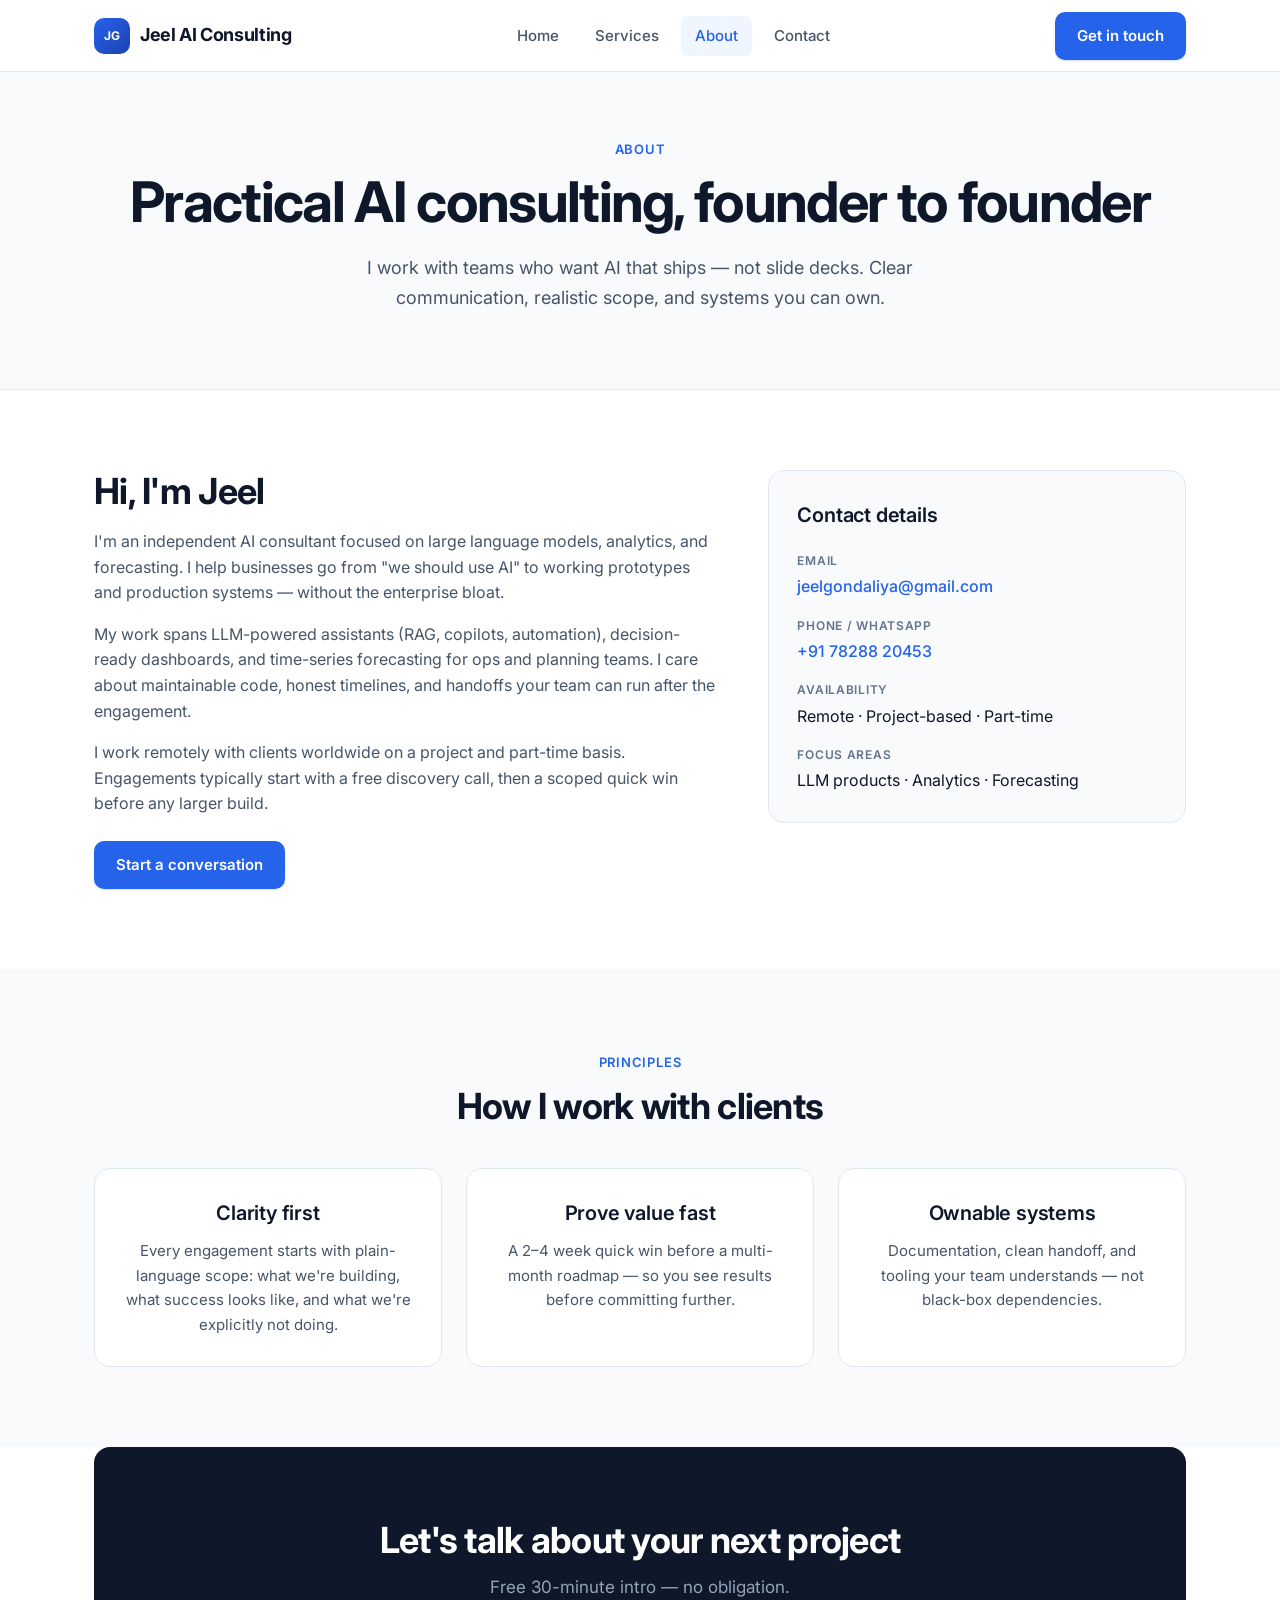
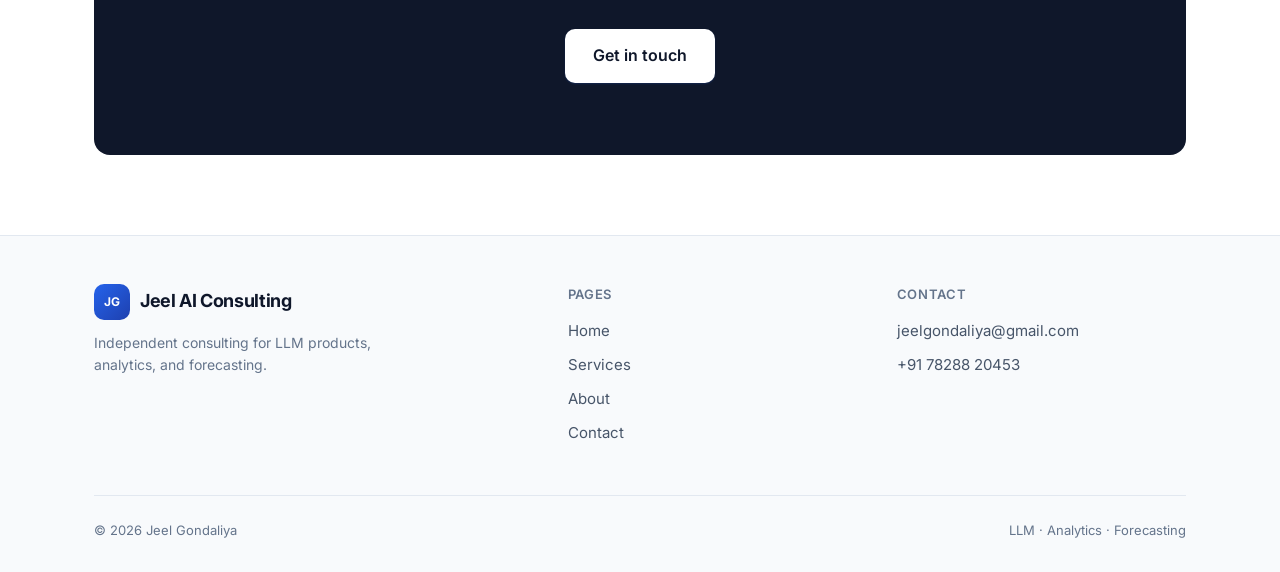
==== about.html @ d725dcb6 "Add files via upload" ====
<!DOCTYPE html>
<html lang="en">
  <head>
    <meta charset="UTF-8" />
    <meta name="viewport" content="width=device-width, initial-scale=1.0" />
    <title>About | Jeel AI Consulting</title>
    <link rel="stylesheet" href="styles.css" />
    <link rel="preconnect" href="https://fonts.googleapis.com" />
    <link rel="preconnect" href="https://fonts.gstatic.com" crossorigin />
    <link
      href="https://fonts.googleapis.com/css2?family=Inter:wght@400;500;600;700&display=swap"
      rel="stylesheet"
    />
  </head>
  <body>
    <header class="site-header">
      <div class="header-inner">
        <a href="index.html" class="brand">
          <span class="brand-icon">JG</span>
          Jeel AI Consulting
        </a>
        <nav class="site-nav" aria-label="Main">
          <a href="index.html">Home</a>
          <a href="services.html">Services</a>
          <a href="about.html" class="active">About</a>
          <a href="contact.html">Contact</a>
        </nav>
        <div class="header-cta">
          <a href="contact.html" class="btn btn-primary">Get in touch</a>
          <button class="nav-toggle" type="button" aria-label="Menu" aria-expanded="false">
            <span></span><span></span><span></span>
          </button>
        </div>
      </div>
    </header>

    <main>
      <section class="page-hero">
        <div class="container">
          <p class="eyebrow">About</p>
          <h1>Practical AI consulting, founder to founder</h1>
          <p class="lead lead-center">
            I work with teams who want AI that ships — not slide decks. Clear
            communication, realistic scope, and systems you can own.
          </p>
        </div>
      </section>

      <section class="section">
        <div class="container about-grid">
          <div>
            <h2>Hi, I'm Jeel</h2>
            <p>
              I'm an independent AI consultant focused on large language models,
              analytics, and forecasting. I help businesses go from "we should use
              AI" to working prototypes and production systems — without the
              enterprise bloat.
            </p>
            <p>
              My work spans LLM-powered assistants (RAG, copilots, automation),
              decision-ready dashboards, and time-series forecasting for ops and
              planning teams. I care about maintainable code, honest timelines, and
              handoffs your team can run after the engagement.
            </p>
            <p>
              I work remotely with clients worldwide on a project and part-time
              basis. Engagements typically start with a free discovery call, then a
              scoped quick win before any larger build.
            </p>
            <a href="contact.html" class="btn btn-primary" style="margin-top:8px">
              Start a conversation
            </a>
          </div>
          <aside class="info-box">
            <h3>Contact details</h3>
            <div class="info-row">
              <span class="info-label">Email</span>
              <a href="mailto:jeelgondaliya@gmail.com">jeelgondaliya@gmail.com</a>
            </div>
            <div class="info-row">
              <span class="info-label">Phone / WhatsApp</span>
              <a href="tel:+917828820453">+91 78288 20453</a>
            </div>
            <div class="info-row">
              <span class="info-label">Availability</span>
              <span>Remote · Project-based · Part-time</span>
            </div>
            <div class="info-row">
              <span class="info-label">Focus areas</span>
              <span>LLM products · Analytics · Forecasting</span>
            </div>
          </aside>
        </div>
      </section>

      <section class="section section-muted">
        <div class="container text-center">
          <p class="eyebrow">Principles</p>
          <h2>How I work with clients</h2>
          <div class="cards-3">
            <article class="card">
              <h3>Clarity first</h3>
              <p>
                Every engagement starts with plain-language scope: what we're
                building, what success looks like, and what we're explicitly not
                doing.
              </p>
            </article>
            <article class="card">
              <h3>Prove value fast</h3>
              <p>
                A 2–4 week quick win before a multi-month roadmap — so you see
                results before committing further.
              </p>
            </article>
            <article class="card">
              <h3>Ownable systems</h3>
              <p>
                Documentation, clean handoff, and tooling your team understands —
                not black-box dependencies.
              </p>
            </article>
          </div>
        </div>
      </section>

      <div class="cta-band">
        <h2>Let's talk about your next project</h2>
        <p>Free 30-minute intro — no obligation.</p>
        <a href="contact.html" class="btn btn-primary btn-lg">Get in touch</a>
      </div>
    </main>

    <footer class="site-footer">
      <div class="container">
        <div class="footer-grid">
          <div class="footer-brand">
            <a href="index.html" class="brand">
              <span class="brand-icon">JG</span>
              Jeel AI Consulting
            </a>
            <p>
              Independent consulting for LLM products, analytics, and forecasting.
            </p>
          </div>
          <div class="footer-col">
            <h4>Pages</h4>
            <a href="index.html">Home</a>
            <a href="services.html">Services</a>
            <a href="about.html">About</a>
            <a href="contact.html">Contact</a>
          </div>
          <div class="footer-col">
            <h4>Contact</h4>
            <a href="mailto:jeelgondaliya@gmail.com">jeelgondaliya@gmail.com</a>
            <a href="tel:+917828820453">+91 78288 20453</a>
          </div>
        </div>
        <div class="footer-bottom">
          <span>© <span id="year"></span> Jeel Gondaliya</span>
          <span>LLM · Analytics · Forecasting</span>
        </div>
      </div>
    </footer>

    <script src="script.js"></script>
  </body>
</html>
---- styles.css ----
:root {
  --bg: #ffffff;
  --bg-muted: #f8fafc;
  --bg-section: #f1f5f9;
  --text: #0f172a;
  --text-secondary: #475569;
  --text-muted: #64748b;
  --border: #e2e8f0;
  --border-strong: #cbd5e1;
  --accent: #2563eb;
  --accent-hover: #1d4ed8;
  --accent-soft: #eff6ff;
  --radius: 12px;
  --radius-lg: 16px;
  --max: 1140px;
  --header-h: 72px;
  --font: "Inter", system-ui, -apple-system, BlinkMacSystemFont, sans-serif;
}

*,
*::before,
*::after {
  box-sizing: border-box;
}

html {
  scroll-behavior: smooth;
}

body {
  margin: 0;
  font-family: var(--font);
  font-size: 16px;
  line-height: 1.6;
  color: var(--text);
  background: var(--bg);
  -webkit-font-smoothing: antialiased;
}

a {
  color: inherit;
  text-decoration: none;
}

img {
  max-width: 100%;
  display: block;
}

/* ——— Header ——— */
.site-header {
  position: sticky;
  top: 0;
  z-index: 100;
  height: var(--header-h);
  background: rgba(255, 255, 255, 0.92);
  backdrop-filter: blur(12px);
  border-bottom: 1px solid var(--border);
}

.header-inner {
  max-width: var(--max);
  margin: 0 auto;
  padding: 0 24px;
  height: 100%;
  display: flex;
  align-items: center;
  justify-content: space-between;
  gap: 24px;
}

.brand {
  display: flex;
  align-items: center;
  gap: 10px;
  font-weight: 700;
  font-size: 1.125rem;
  letter-spacing: -0.02em;
  color: var(--text);
}

.brand-icon {
  width: 36px;
  height: 36px;
  border-radius: 10px;
  background: linear-gradient(135deg, #2563eb 0%, #1e40af 100%);
  color: #fff;
  display: flex;
  align-items: center;
  justify-content: center;
  font-size: 0.75rem;
  font-weight: 700;
}

.site-nav {
  display: flex;
  align-items: center;
  gap: 8px;
}

.site-nav a {
  padding: 8px 14px;
  font-size: 0.9375rem;
  font-weight: 500;
  color: var(--text-secondary);
  border-radius: 8px;
  transition: color 0.15s, background 0.15s;
}

.site-nav a:hover {
  color: var(--text);
  background: var(--bg-muted);
}

.site-nav a.active {
  color: var(--accent);
  background: var(--accent-soft);
}

.header-cta {
  display: flex;
  align-items: center;
  gap: 12px;
}

.nav-toggle {
  display: none;
  flex-direction: column;
  gap: 5px;
  padding: 8px;
  border: none;
  background: transparent;
  cursor: pointer;
}

.nav-toggle span {
  display: block;
  width: 22px;
  height: 2px;
  background: var(--text);
  border-radius: 2px;
}

/* ——— Buttons ——— */
.btn {
  display: inline-flex;
  align-items: center;
  justify-content: center;
  gap: 8px;
  padding: 12px 22px;
  font-family: inherit;
  font-size: 0.9375rem;
  font-weight: 600;
  border-radius: 10px;
  border: none;
  cursor: pointer;
  transition: background 0.15s, color 0.15s, box-shadow 0.15s, transform 0.12s;
}

.btn-primary {
  background: var(--accent);
  color: #fff;
  box-shadow: 0 1px 2px rgba(37, 99, 235, 0.2);
}

.btn-primary:hover {
  background: var(--accent-hover);
  transform: translateY(-1px);
  box-shadow: 0 4px 14px rgba(37, 99, 235, 0.35);
}

.btn-outline {
  background: transparent;
  color: var(--text);
  border: 1px solid var(--border-strong);
}

.btn-outline:hover {
  background: var(--bg-muted);
  border-color: var(--text-muted);
}

.btn-lg {
  padding: 14px 28px;
  font-size: 1rem;
}

/* ——— Layout ——— */
.container {
  max-width: var(--max);
  margin: 0 auto;
  padding: 0 24px;
}

.section {
  padding: 80px 0;
}

.section-muted {
  background: var(--bg-muted);
}

.section-dark {
  background: var(--text);
  color: #f8fafc;
}

.section-dark .eyebrow {
  color: #93c5fd;
}

.section-dark h2,
.section-dark h3 {
  color: #fff;
}

.section-dark p {
  color: #cbd5e1;
}

/* ——— Typography ——— */
.eyebrow {
  display: inline-block;
  margin: 0 0 12px;
  font-size: 0.8125rem;
  font-weight: 600;
  letter-spacing: 0.06em;
  text-transform: uppercase;
  color: var(--accent);
}

h1 {
  margin: 0 0 20px;
  font-size: clamp(2.25rem, 5vw, 3.5rem);
  font-weight: 700;
  line-height: 1.1;
  letter-spacing: -0.03em;
}

h2 {
  margin: 0 0 16px;
  font-size: clamp(1.75rem, 3vw, 2.25rem);
  font-weight: 700;
  line-height: 1.2;
  letter-spacing: -0.02em;
}

h3 {
  margin: 0 0 10px;
  font-size: 1.25rem;
  font-weight: 600;
  letter-spacing: -0.01em;
}

.lead {
  margin: 0 0 28px;
  font-size: 1.125rem;
  line-height: 1.65;
  color: var(--text-secondary);
  max-width: 640px;
}

.lead-center {
  margin-left: auto;
  margin-right: auto;
  text-align: center;
}

.text-center {
  text-align: center;
}

/* ——— Hero ——— */
.hero {
  padding: 100px 0 80px;
  text-align: center;
  border-bottom: 1px solid var(--border);
  background: linear-gradient(180deg, #fff 0%, var(--bg-muted) 100%);
}

.hero .lead {
  margin-left: auto;
  margin-right: auto;
}

.hero-actions {
  display: flex;
  flex-wrap: wrap;
  gap: 12px;
  justify-content: center;
  margin-bottom: 48px;
}

.hero-visual {
  max-width: 900px;
  margin: 0 auto;
  border-radius: var(--radius-lg);
  border: 1px solid var(--border);
  background: #fff;
  box-shadow: 0 24px 64px rgba(15, 23, 42, 0.08);
  overflow: hidden;
}

.hero-mock {
  padding: 24px;
  min-height: 280px;
  background: linear-gradient(145deg, #f8fafc 0%, #e2e8f0 100%);
  display: grid;
  grid-template-columns: 1fr 1fr;
  gap: 16px;
}

.mock-panel {
  background: #fff;
  border: 1px solid var(--border);
  border-radius: var(--radius);
  padding: 16px;
}

.mock-panel h4 {
  margin: 0 0 8px;
  font-size: 0.75rem;
  text-transform: uppercase;
  letter-spacing: 0.05em;
  color: var(--text-muted);
}

.mock-bar {
  height: 8px;
  border-radius: 4px;
  background: var(--bg-section);
  margin-bottom: 8px;
}

.mock-bar.accent {
  width: 70%;
  background: linear-gradient(90deg, #2563eb, #60a5fa);
}

.mock-bar.short {
  width: 45%;
}

/* ——— Feature rows (Flagpost-style) ——— */
.feature-block {
  display: grid;
  grid-template-columns: 1fr 1fr;
  gap: 56px;
  align-items: center;
  padding: 64px 0;
  border-bottom: 1px solid var(--border);
}

.feature-block:last-child {
  border-bottom: none;
}

.feature-block.reverse .feature-copy {
  order: 2;
}

.feature-block.reverse .feature-visual {
  order: 1;
}

.feature-copy .eyebrow {
  margin-bottom: 8px;
}

.feature-copy p {
  margin: 0 0 16px;
  color: var(--text-secondary);
  font-size: 1rem;
  line-height: 1.7;
}

.feature-list {
  margin: 0;
  padding: 0;
  list-style: none;
}

.feature-list li {
  position: relative;
  padding-left: 24px;
  margin-bottom: 10px;
  font-size: 0.9375rem;
  color: var(--text-secondary);
}

.feature-list li::before {
  content: "";
  position: absolute;
  left: 0;
  top: 0.55em;
  width: 8px;
  height: 8px;
  border-radius: 50%;
  background: var(--accent);
}

.feature-visual {
  border-radius: var(--radius-lg);
  border: 1px solid var(--border);
  background: var(--bg-muted);
  min-height: 280px;
  display: flex;
  align-items: center;
  justify-content: center;
  padding: 32px;
}

.feature-visual-inner {
  width: 100%;
  max-width: 360px;
}

.stat-grid {
  display: grid;
  grid-template-columns: repeat(3, 1fr);
  gap: 16px;
  width: 100%;
}

.stat-card {
  background: #fff;
  border: 1px solid var(--border);
  border-radius: var(--radius);
  padding: 20px;
  text-align: center;
}

.stat-card strong {
  display: block;
  font-size: 1.5rem;
  color: var(--accent);
  margin-bottom: 4px;
}

.stat-card span {
  font-size: 0.8125rem;
  color: var(--text-muted);
}

/* ——— Cards grid ——— */
.cards-3 {
  display: grid;
  grid-template-columns: repeat(3, 1fr);
  gap: 24px;
  margin-top: 40px;
}

.card {
  background: #fff;
  border: 1px solid var(--border);
  border-radius: var(--radius-lg);
  padding: 28px;
  transition: box-shadow 0.2s, border-color 0.2s;
}

.card:hover {
  border-color: var(--border-strong);
  box-shadow: 0 12px 40px rgba(15, 23, 42, 0.06);
}

.card-icon {
  width: 48px;
  height: 48px;
  border-radius: 12px;
  background: var(--accent-soft);
  color: var(--accent);
  display: flex;
  align-items: center;
  justify-content: center;
  font-size: 1.25rem;
  margin-bottom: 16px;
}

.card p {
  margin: 0;
  font-size: 0.9375rem;
  color: var(--text-secondary);
  line-height: 1.65;
}

.card ul {
  margin: 12px 0 0;
  padding-left: 18px;
  font-size: 0.875rem;
  color: var(--text-secondary);
}

/* ——— Process steps ——— */
.steps-row {
  display: grid;
  grid-template-columns: repeat(3, 1fr);
  gap: 24px;
  margin-top: 48px;
}

.step-card {
  padding: 28px;
  background: #fff;
  border: 1px solid var(--border);
  border-radius: var(--radius-lg);
}

.step-num {
  display: inline-block;
  font-size: 0.75rem;
  font-weight: 700;
  color: var(--accent);
  margin-bottom: 12px;
}

.step-card p {
  margin: 0;
  font-size: 0.9375rem;
  color: var(--text-secondary);
}

/* ——— CTA band ——— */
.cta-band {
  padding: 72px 24px;
  text-align: center;
  background: var(--text);
  color: #f8fafc;
  border-radius: var(--radius-lg);
  margin: 0 24px 80px;
  max-width: calc(var(--max) - 48px);
  margin-left: auto;
  margin-right: auto;
}

.cta-band h2 {
  color: #fff;
  margin-bottom: 12px;
}

.cta-band p {
  margin: 0 auto 28px;
  max-width: 520px;
  color: #94a3b8;
  font-size: 1.0625rem;
}

.cta-band .btn-primary {
  background: #fff;
  color: var(--text);
}

.cta-band .btn-primary:hover {
  background: #f1f5f9;
}

/* ——— About ——— */
.about-grid {
  display: grid;
  grid-template-columns: 1.2fr 0.8fr;
  gap: 48px;
  align-items: start;
}

.about-grid p {
  color: var(--text-secondary);
  margin: 0 0 16px;
}

.info-box {
  background: var(--bg-muted);
  border: 1px solid var(--border);
  border-radius: var(--radius-lg);
  padding: 28px;
}

.info-box h3 {
  margin-bottom: 20px;
}

.info-row {
  margin-bottom: 16px;
}

.info-row:last-child {
  margin-bottom: 0;
}

.info-label {
  display: block;
  font-size: 0.75rem;
  font-weight: 600;
  text-transform: uppercase;
  letter-spacing: 0.06em;
  color: var(--text-muted);
  margin-bottom: 4px;
}

.info-row a {
  color: var(--accent);
  font-weight: 500;
}

.info-row a:hover {
  text-decoration: underline;
}

/* ——— Contact ——— */
.contact-layout {
  display: grid;
  grid-template-columns: 1fr 1.1fr;
  gap: 56px;
  align-items: start;
}

.contact-sidebar p {
  color: var(--text-secondary);
  margin: 0 0 24px;
}

.contact-form-wrap {
  background: #fff;
  border: 1px solid var(--border);
  border-radius: var(--radius-lg);
  padding: 32px;
  box-shadow: 0 8px 30px rgba(15, 23, 42, 0.04);
}

.form-row {
  display: grid;
  grid-template-columns: 1fr 1fr;
  gap: 16px;
}

.field {
  margin-bottom: 18px;
}

.field label {
  display: block;
  margin-bottom: 6px;
  font-size: 0.875rem;
  font-weight: 500;
  color: var(--text);
}

.field input,
.field select,
.field textarea {
  width: 100%;
  font-family: inherit;
  font-size: 0.9375rem;
  padding: 11px 14px;
  border: 1px solid var(--border-strong);
  border-radius: 10px;
  background: #fff;
  color: var(--text);
  transition: border-color 0.15s, box-shadow 0.15s;
}

.field input:focus,
.field select:focus,
.field textarea:focus {
  outline: none;
  border-color: var(--accent);
  box-shadow: 0 0 0 3px var(--accent-soft);
}

.field textarea {
  resize: vertical;
  min-height: 120px;
}

.checkbox-group {
  display: flex;
  flex-wrap: wrap;
  gap: 8px;
}

.checkbox-pill {
  display: inline-flex;
  align-items: center;
  padding: 8px 14px;
  font-size: 0.8125rem;
  border: 1px solid var(--border-strong);
  border-radius: 999px;
  cursor: pointer;
  color: var(--text-secondary);
  transition: border-color 0.15s, background 0.15s;
}

.checkbox-pill:has(input:checked) {
  border-color: var(--accent);
  background: var(--accent-soft);
  color: var(--accent);
}

.checkbox-pill input {
  position: absolute;
  opacity: 0;
  width: 0;
  height: 0;
}

.form-footnote {
  margin: 12px 0 0;
  font-size: 0.8125rem;
  color: var(--text-muted);
}

.form-status {
  margin-top: 12px;
  font-size: 0.875rem;
  min-height: 20px;
}

.form-status.success {
  color: #16a34a;
}

.form-status.error {
  color: #dc2626;
}

.full-width {
  width: 100%;
}

/* ——— Page header (inner pages) ——— */
.page-hero {
  padding: 64px 0 48px;
  text-align: center;
  background: var(--bg-muted);
  border-bottom: 1px solid var(--border);
}

.page-hero .lead {
  margin-left: auto;
  margin-right: auto;
}

/* ——— Footer ——— */
.site-footer {
  border-top: 1px solid var(--border);
  background: var(--bg-muted);
  padding: 48px 0 32px;
}

.footer-grid {
  display: grid;
  grid-template-columns: 1.5fr repeat(2, 1fr);
  gap: 40px;
  margin-bottom: 40px;
}

.footer-brand p {
  margin: 12px 0 0;
  font-size: 0.875rem;
  color: var(--text-muted);
  max-width: 280px;
}

.footer-col h4 {
  margin: 0 0 14px;
  font-size: 0.8125rem;
  font-weight: 600;
  text-transform: uppercase;
  letter-spacing: 0.05em;
  color: var(--text-muted);
}

.footer-col a {
  display: block;
  font-size: 0.9375rem;
  color: var(--text-secondary);
  margin-bottom: 10px;
}

.footer-col a:hover {
  color: var(--accent);
}

.footer-bottom {
  padding-top: 24px;
  border-top: 1px solid var(--border);
  display: flex;
  flex-wrap: wrap;
  justify-content: space-between;
  gap: 12px;
  font-size: 0.8125rem;
  color: var(--text-muted);
}

/* ——— Integrations strip ——— */
.logo-strip {
  display: flex;
  flex-wrap: wrap;
  justify-content: center;
  gap: 32px;
  margin-top: 40px;
  padding: 32px;
  background: #fff;
  border: 1px dashed var(--border-strong);
  border-radius: var(--radius-lg);
}

.logo-pill {
  padding: 10px 20px;
  font-size: 0.875rem;
  font-weight: 600;
  color: var(--text-muted);
  background: var(--bg-muted);
  border-radius: 8px;
}

/* ——— Responsive ——— */
@media (max-width: 900px) {
  .feature-block,
  .about-grid,
  .contact-layout,
  .cards-3,
  .steps-row,
  .footer-grid {
    grid-template-columns: 1fr;
  }

  .feature-block.reverse .feature-copy,
  .feature-block.reverse .feature-visual {
    order: unset;
  }

  .hero-mock {
    grid-template-columns: 1fr;
  }

  .stat-grid {
    grid-template-columns: 1fr;
  }
}

@media (max-width: 768px) {
  .nav-toggle {
    display: flex;
  }

  .site-nav,
  .header-cta .btn-outline {
    display: none;
  }

  .site-header.nav-open .site-nav,
  .site-header.nav-open .header-cta .btn-outline {
    display: flex;
  }

  .site-header.nav-open .header-inner {
    flex-wrap: wrap;
    height: auto;
    padding-top: 16px;
    padding-bottom: 16px;
  }

  .site-header.nav-open .site-nav {
    flex-direction: column;
    width: 100%;
    order: 3;
    padding: 12px 0;
    border-top: 1px solid var(--border);
  }

  .site-header.nav-open .header-cta {
    width: 100%;
    justify-content: stretch;
  }

  .site-header.nav-open .header-cta .btn {
    flex: 1;
  }

  .section {
    padding: 56px 0;
  }

  .form-row {
    grid-template-columns: 1fr;
  }

  .cta-band {
    margin-left: 16px;
    margin-right: 16px;
  }
}
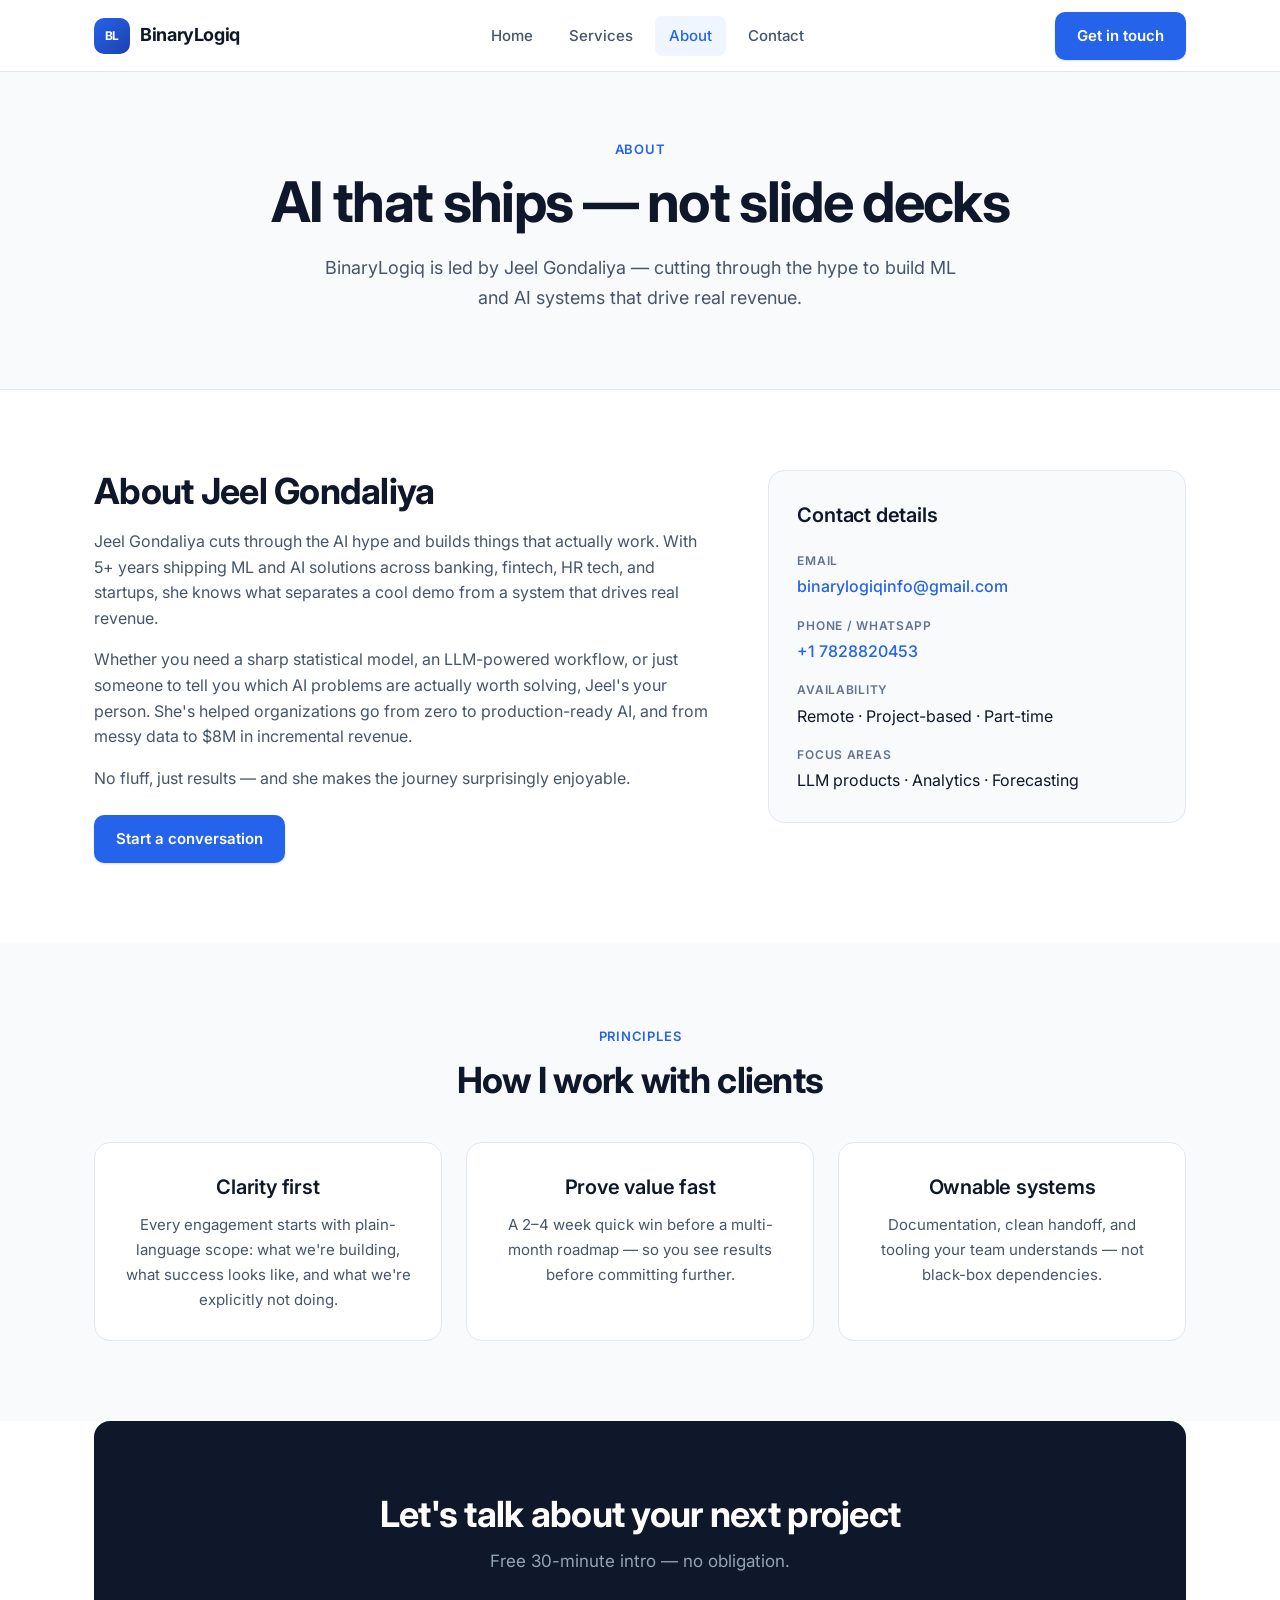
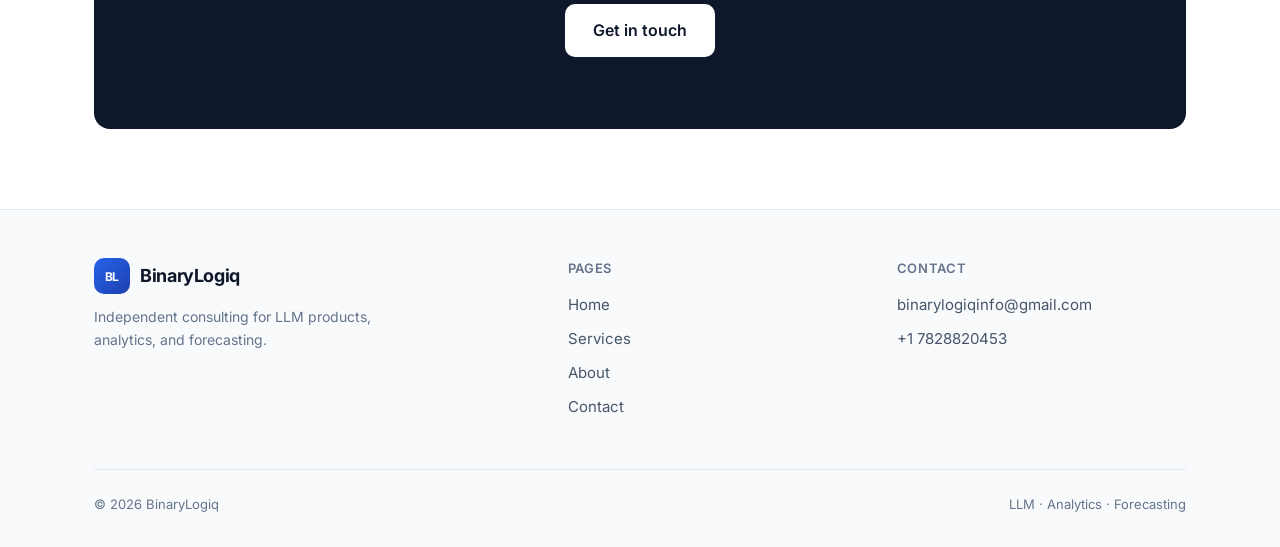
==== commit 27ecba20: "Add files via upload" ====
--- a/about.html
+++ b/about.html
@@ -3,7 +3,7 @@
   <head>
     <meta charset="UTF-8" />
     <meta name="viewport" content="width=device-width, initial-scale=1.0" />
-    <title>About | Jeel AI Consulting</title>
+    <title>About | BinaryLogiq</title>
     <link rel="stylesheet" href="styles.css" />
     <link rel="preconnect" href="https://fonts.googleapis.com" />
     <link rel="preconnect" href="https://fonts.gstatic.com" crossorigin />
@@ -16,8 +16,8 @@
     <header class="site-header">
       <div class="header-inner">
         <a href="index.html" class="brand">
-          <span class="brand-icon">JG</span>
-          Jeel AI Consulting
+          <span class="brand-icon">BL</span>
+          BinaryLogiq
         </a>
         <nav class="site-nav" aria-label="Main">
           <a href="index.html">Home</a>
@@ -38,10 +38,10 @@
       <section class="page-hero">
         <div class="container">
           <p class="eyebrow">About</p>
-          <h1>Practical AI consulting, founder to founder</h1>
+          <h1>AI that ships — not slide decks</h1>
           <p class="lead lead-center">
-            I work with teams who want AI that ships — not slide decks. Clear
-            communication, realistic scope, and systems you can own.
+            BinaryLogiq is led by Jeel Gondaliya — cutting through the hype to
+            build ML and AI systems that drive real revenue.
           </p>
         </div>
       </section>
@@ -49,23 +49,23 @@
       <section class="section">
         <div class="container about-grid">
           <div>
-            <h2>Hi, I'm Jeel</h2>
+            <h2>About Jeel Gondaliya</h2>
             <p>
-              I'm an independent AI consultant focused on large language models,
-              analytics, and forecasting. I help businesses go from "we should use
-              AI" to working prototypes and production systems — without the
-              enterprise bloat.
+              Jeel Gondaliya cuts through the AI hype and builds things that
+              actually work. With 5+ years shipping ML and AI solutions across
+              banking, fintech, HR tech, and startups, she knows what separates a
+              cool demo from a system that drives real revenue.
             </p>
             <p>
-              My work spans LLM-powered assistants (RAG, copilots, automation),
-              decision-ready dashboards, and time-series forecasting for ops and
-              planning teams. I care about maintainable code, honest timelines, and
-              handoffs your team can run after the engagement.
+              Whether you need a sharp statistical model, an LLM-powered workflow,
+              or just someone to tell you which AI problems are actually worth
+              solving, Jeel's your person. She's helped organizations go from zero
+              to production-ready AI, and from messy data to $8M in incremental
+              revenue.
             </p>
             <p>
-              I work remotely with clients worldwide on a project and part-time
-              basis. Engagements typically start with a free discovery call, then a
-              scoped quick win before any larger build.
+              No fluff, just results — and she makes the journey surprisingly
+              enjoyable.
             </p>
             <a href="contact.html" class="btn btn-primary" style="margin-top:8px">
               Start a conversation
@@ -75,11 +75,11 @@
             <h3>Contact details</h3>
             <div class="info-row">
               <span class="info-label">Email</span>
-              <a href="mailto:jeelgondaliya@gmail.com">jeelgondaliya@gmail.com</a>
+              <a href="mailto:binarylogiqinfo@gmail.com">binarylogiqinfo@gmail.com</a>
             </div>
             <div class="info-row">
               <span class="info-label">Phone / WhatsApp</span>
-              <a href="tel:+917828820453">+91 78288 20453</a>
+              <a href="tel:+17828820453">+1 7828820453</a>
             </div>
             <div class="info-row">
               <span class="info-label">Availability</span>
@@ -136,8 +136,8 @@
         <div class="footer-grid">
           <div class="footer-brand">
             <a href="index.html" class="brand">
-              <span class="brand-icon">JG</span>
-              Jeel AI Consulting
+              <span class="brand-icon">BL</span>
+              BinaryLogiq
             </a>
             <p>
               Independent consulting for LLM products, analytics, and forecasting.
@@ -152,12 +152,12 @@
           </div>
           <div class="footer-col">
             <h4>Contact</h4>
-            <a href="mailto:jeelgondaliya@gmail.com">jeelgondaliya@gmail.com</a>
-            <a href="tel:+917828820453">+91 78288 20453</a>
+            <a href="mailto:binarylogiqinfo@gmail.com">binarylogiqinfo@gmail.com</a>
+            <a href="tel:+17828820453">+1 7828820453</a>
           </div>
         </div>
         <div class="footer-bottom">
-          <span>© <span id="year"></span> Jeel Gondaliya</span>
+          <span>© <span id="year"></span> BinaryLogiq</span>
           <span>LLM · Analytics · Forecasting</span>
         </div>
       </div>
